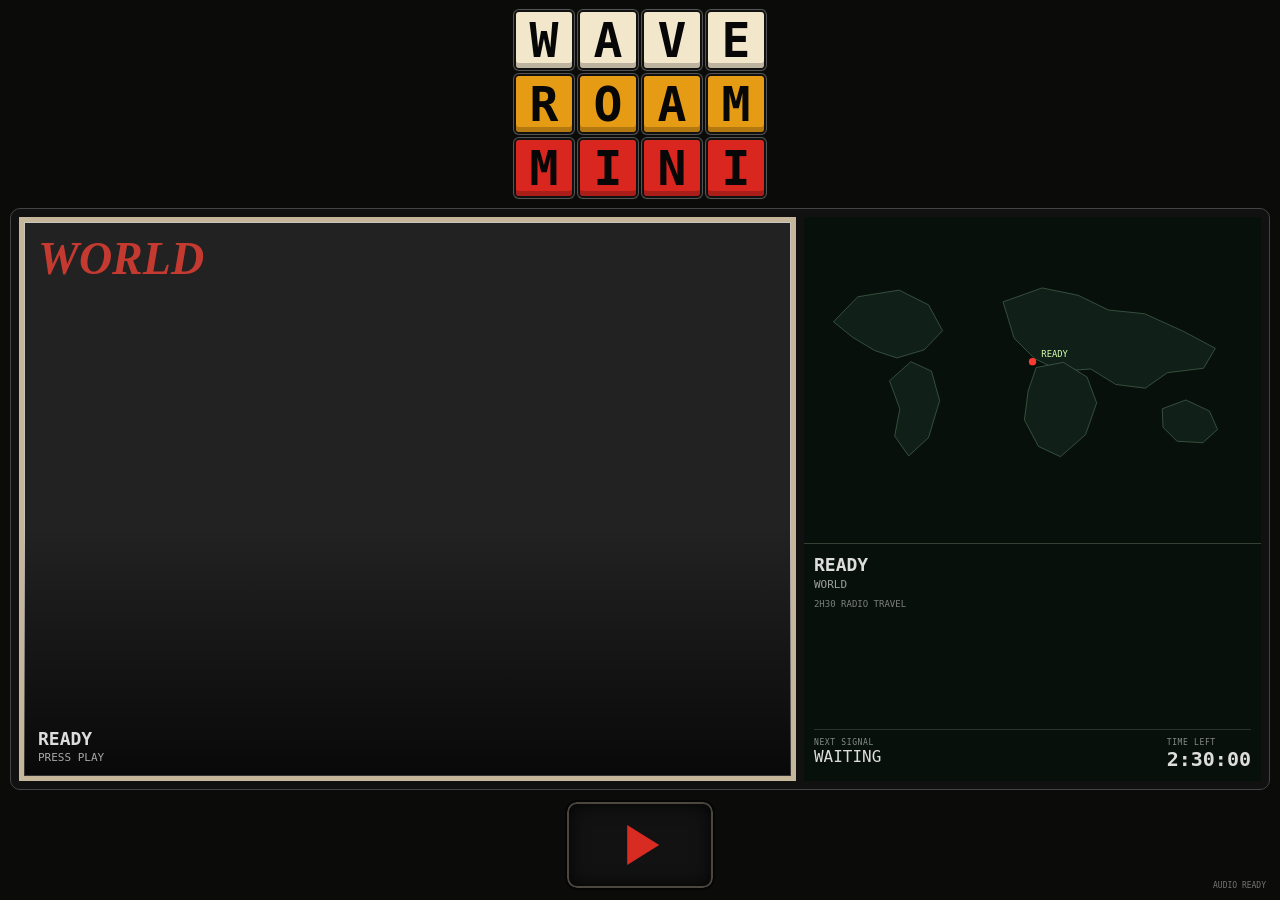
==== index.html @ 7e37bb85 "Build WAVE ROAM MINI first working version" ====
<!doctype html><html><head><meta charset="utf-8"><meta name="viewport" content="width=device-width,initial-scale=1,viewport-fit=cover"><title>WAVE ROAM MINI</title><style>html,body{margin:0;width:100%;height:100%;background:#050505;overflow:hidden}body{display:grid;place-items:center}.app{width:100vw;height:100dvh;background:#0b0b0a;color:#ddd;font-family:ui-monospace,SFMono-Regular,Menlo,Consolas,monospace;display:grid;grid-template-rows:auto 1fr auto;padding:10px;box-sizing:border-box}.logo{display:grid;grid-template-columns:repeat(4,1fr);gap:4px;max-width:260px;margin:0 auto 10px}.k{aspect-ratio:1;border-radius:5px;display:grid;place-items:center;font-weight:900;font-size:clamp(24px,7vw,48px);color:#070707;border:2px solid #111;box-shadow:inset 0 -5px rgba(0,0,0,.22),0 0 0 1px #555}.w{background:#f2e7cb}.r{background:#e59b14}.m{background:#d92720}.screen{display:grid;grid-template-columns:1.7fr 1fr;gap:8px;min-height:0;background:#111;padding:8px;border:1px solid #444;border-radius:10px}.post{position:relative;background:#222;overflow:hidden;border:5px solid #c7b79a}.post img{width:100%;height:100%;object-fit:cover;display:block;filter:saturate(.8) contrast(1.02) sepia(.12)}.post:after{content:"";position:absolute;inset:0;background:linear-gradient(transparent 55%,rgba(0,0,0,.75))}.city{position:absolute;left:14px;top:10px;z-index:2;color:#c53a30;font:italic 700 clamp(24px,4vw,46px) Georgia,serif}.meta{position:absolute;left:14px;bottom:12px;z-index:2}.station{font-weight:700;font-size:clamp(12px,1.8vw,18px)}.place{font-size:11px;opacity:.75;margin-top:2px}.side{background:#07100b;display:grid;grid-template-rows:58% 42%;min-height:0}.map{border-bottom:1px solid #334034}.map svg{width:100%;height:100%}.land{fill:#102018;stroke:#54735b;stroke-width:.8}.route{fill:none;stroke:#d9ffb0;stroke-width:1.6}.node{fill:#d9ffb0}.current{fill:#ff3a30}.label{fill:#d9ffb0;font:12px monospace}.info{padding:10px;display:flex;flex-direction:column;min-height:0}.name{font-weight:700;font-size:clamp(12px,1.6vw,18px);white-space:nowrap;overflow:hidden;text-overflow:ellipsis}.loc{font-size:11px;opacity:.7;margin-top:3px}.tags{font-size:9px;opacity:.55;margin-top:7px;line-height:1.35}.status{margin-top:auto;border-top:1px solid #283329;padding-top:8px;display:grid;grid-template-columns:1fr auto;gap:8px}.small{font-size:8px;opacity:.6;letter-spacing:.08em}.clock{font-weight:700;font-size:20px}.bottom{display:grid;place-items:center;padding-top:10px}.play{width:150px;height:90px;background:#121212;border:2px solid #050505;border-radius:12px;box-shadow:inset 0 0 0 2px #4b463e,inset 0 0 20px #000;position:relative}.play:before{content:"";position:absolute;left:50%;top:50%;transform:translate(-40%,-50%);border-top:20px solid transparent;border-bottom:20px solid transparent;border-left:32px solid #d82c22}.play.running:before{width:24px;height:34px;border:0;background:linear-gradient(90deg,#d82c22 0 38%,transparent 38% 62%,#d82c22 62%);transform:translate(-50%,-50%)}.state{position:absolute;right:14px;bottom:10px;font-size:8px;opacity:.5}@media(max-width:700px){.screen{grid-template-columns:1fr;grid-template-rows:60% 40%}.side{grid-template-columns:43% 57%;grid-template-rows:1fr}.map{border-bottom:0;border-right:1px solid #334034}}</style></head><body><div class="app"><div class="logo"><div class="k w">W</div><div class="k w">A</div><div class="k w">V</div><div class="k w">E</div><div class="k r">R</div><div class="k r">O</div><div class="k r">A</div><div class="k r">M</div><div class="k m">M</div><div class="k m">I</div><div class="k m">N</div><div class="k m">I</div></div><div class="screen"><div class="post"><img id="photo" alt=""><div class="city" id="city">WORLD</div><div class="meta"><div class="station" id="station">READY</div><div class="place" id="place">PRESS PLAY</div></div></div><div class="side"><div class="map"><svg viewBox="0 0 620 340"><path class="land" d="M40 91 L73 57 129 48 169 68 188 103 163 129 126 140 96 130 66 112Z"/><path class="land" d="M145 145 L173 158 184 198 169 248 142 273 123 246 130 209 116 171Z"/><path class="land" d="M270 64 L323 45 372 55 413 75 462 80 515 104 558 127 542 154 493 160 463 181 423 176 389 155 348 158 313 141 285 113Z"/><path class="land" d="M315 153 L352 146 384 166 397 201 382 244 348 274 318 260 299 224 304 185Z"/><path class="land" d="M486 209 L518 197 550 212 561 237 541 255 506 253 487 234Z"/><path class="route" id="route" d="M310 145"/><g id="nodes"></g><circle class="current" id="dot" cx="310" cy="145" r="5"/><text class="label" id="label" x="322" y="139">READY</text></svg></div><div class="info"><div class="name" id="name">READY</div><div class="loc" id="loc">WORLD</div><div class="tags" id="tags">2H30 RADIO TRAVEL</div><div class="status"><div><div class="small">NEXT SIGNAL</div><div id="next">WAITING</div></div><div><div class="small">TIME LEFT</div><div class="clock" id="clock">2:30:00</div></div></div></div></div></div><div class="bottom"><button class="play" id="play" aria-label="play"></button></div><div class="state" id="state">AUDIO READY</div></div><audio id="a" playsinline preload="none"></audio><audio id="b" playsinline preload="none"></audio><script>const TOTAL=150*60*1000;const FALLBACKS=[{name:'PICK POCKET RADIO',city:'BERLIN',country:'GERMANY',tags:'INDEPENDENT / CULTURE / RADIO',lat:52.52,lon:13.405,url:'https://radio.pickpocketradio.org/stream.mp3'},{name:'CASHMERE RADIO',city:'BERLIN',country:'GERMANY',tags:'EXPERIMENTAL / RADIO ART / COMMUNITY',lat:52.52,lon:13.405,url:'https://cashmereradio.out.airtime.pro/cashmereradio_b'}];const HOSTS=['https://de1.api.radio-browser.info','https://nl1.api.radio-browser.info','https://at1.api.radio-browser.info'];const TAGS=['experimental','sound art','ambient','freeform','community','electroacoustic','noise','drone','field recording','culture'];const A=document.getElementById('a'),B=document.getElementById('b'),play=document.getElementById('play');let active=A,standby=B,started=false,startedAt=0,nextStation=null,history=[],recent=new Set(),timer,clockTimer;const $=id=>document.getElementById(id);function setState(t){$('state').textContent=t}function fmt(ms){const s=Math.max(0,Math.floor(ms/1000));return `${Math.floor(s/3600)}:${String(Math.floor((s%3600)/60)).padStart(2,'0')}:${String(s%60).padStart(2,'0')}`}function tick(){const left=TOTAL-(Date.now()-startedAt);$('clock').textContent=fmt(left);if(left<=0)stop()}function xy(lat,lon){return [((+lon+180)/360)*620,((90-(+lat))/180)*340]}function draw(){if(!history.length)return;const pts=history.map(s=>xy(s.lat,s.lon));let d=`M${pts[0][0]} ${pts[0][1]}`;for(let i=1;i<pts.length;i++){const[x,y]=pts[i],[px,py]=pts[i-1];d+=` Q${(px+x)/2} ${Math.min(py,y)-18} ${x} ${y}`}$('route').setAttribute('d',d);$('nodes').innerHTML=pts.slice(0,-1).map(([x,y])=>`<circle class="node" cx="${x}" cy="${y}" r="3"/>`).join('');const[x,y]=pts.at(-1);$('dot').setAttribute('cx',x);$('dot').setAttribute('cy',y);$('label').setAttribute('x',Math.min(540,x+10));$('label').setAttribute('y',Math.max(16,y-8))}async function postcard(st){try{const q=encodeURIComponent((st.city||st.country||'world')+' city landmark architecture');const r=await fetch('https://commons.wikimedia.org/w/api.php?action=query&generator=search&gsrsearch='+q+'&gsrnamespace=6&gsrlimit=10&prop=imageinfo&iiprop=url&iiurlwidth=1200&format=json&origin=*');const j=await r.json();const p=Object.values(j.query?.pages||{}).find(p=>p.imageinfo?.[0]?.thumburl);if(p)$('photo').src=p.imageinfo[0].thumburl}catch(e){}}function show(st){$('name').textContent=(st.name||'UNKNOWN SIGNAL').toUpperCase();$('station').textContent=st.name||'UNKNOWN SIGNAL';$('city').textContent=st.city||st.country||'WORLD';$('place').textContent=((st.city||'')+' '+(st.country||'')).trim();$('loc').textContent=((st.city||'')+(st.city&&st.country?', ':'')+(st.country||'')).toUpperCase();$('tags').textContent=(st.tags||'LIVE RADIO').toUpperCase();$('label').textContent=(st.city||'SIGNAL').toUpperCase();history.push(st);if(history.length>12)history.shift();draw();postcard(st)}function delay(){return Math.random()<.14?90000+Math.random()*60000:210000+Math.random()*180000}function ready(el,url,timeout=9000){return new Promise(res=>{let done=false;const end=v=>{if(done)return;done=true;cleanup();res(v)},ok=()=>end(true),bad=()=>end(false),cleanup=()=>{el.removeEventListener('canplay',ok);el.removeEventListener('loadedmetadata',ok);el.removeEventListener('error',bad)};el.addEventListener('canplay',ok,{once:true});el.addEventListener('loadedmetadata',ok,{once:true});el.addEventListener('error',bad,{once:true});try{el.src=url;el.load()}catch(e){end(false);return}setTimeout(()=>end(false),timeout)})}async function candidates(){const tag=TAGS[Math.floor(Math.random()*TAGS.length)],qs=new URLSearchParams({tag,hidebroken:'true',order:'random',limit:'30'});for(const host of [...HOSTS].sort(()=>Math.random()-.5)){try{const r=await fetch(host+'/json/stations/search?'+qs,{cache:'no-store'});if(!r.ok)continue;const list=await r.json();return list.filter(s=>{const u=s.url_resolved||s.url||'';return u.startsWith('https://')&&s.geo_lat&&s.geo_long&&!recent.has(s.stationuuid)&&s.lastcheckok===1})}catch(e){}}return[]}async function prep(){nextStation=null;$('next').textContent='SCANNING';const list=await candidates();for(const s of list.slice(0,8)){const u=s.url_resolved||s.url;if(await ready(standby,u)){nextStation={name:s.name||'UNKNOWN RADIO',city:s.state||s.country||'',country:s.country||s.countrycode||'',tags:(s.tags||'LIVE RADIO').split(',').slice(0,3).join(' / '),lat:+s.geo_lat,lon:+s.geo_long,url:u,uuid:s.stationuuid};$('next').textContent=(nextStation.city||nextStation.country||'READY').toUpperCase();return}}nextStation={...FALLBACKS[1]};standby.src=nextStation.url;$('next').textContent='BERLIN'}function schedule(){clearTimeout(timer);timer=setTimeout(move,delay())}async function move(){if(Date.now()-startedAt>=TOTAL)return stop();if(!nextStation)await prep();try{await standby.play();active.pause();const old=active;active=standby;standby=old;if(nextStation.uuid)recent.add(nextStation.uuid);show(nextStation);setState('LIVE')}catch(e){setState('SIGNAL LOST')}nextStation=null;prep();schedule()}async function starter(){for(const st of FALLBACKS){active.src=st.url;try{await active.play();show(st);setState('LIVE');return true}catch(e){active.pause()}}return false}async function start(){if(started)return;setState('CONNECTING');const ok=await starter();if(!ok){setState('NO AUDIO — TAP AGAIN');return}started=true;startedAt=Date.now();play.classList.add('running');clockTimer=setInterval(tick,1000);tick();prep();schedule()}function stop(){clearTimeout(timer);clearInterval(clockTimer);A.pause();B.pause();started=false;play.classList.remove('running');$('clock').textContent='0:00:00';$('next').textContent='END';setState('TRIP COMPLETE')}play.onclick=start;</script></body></html>
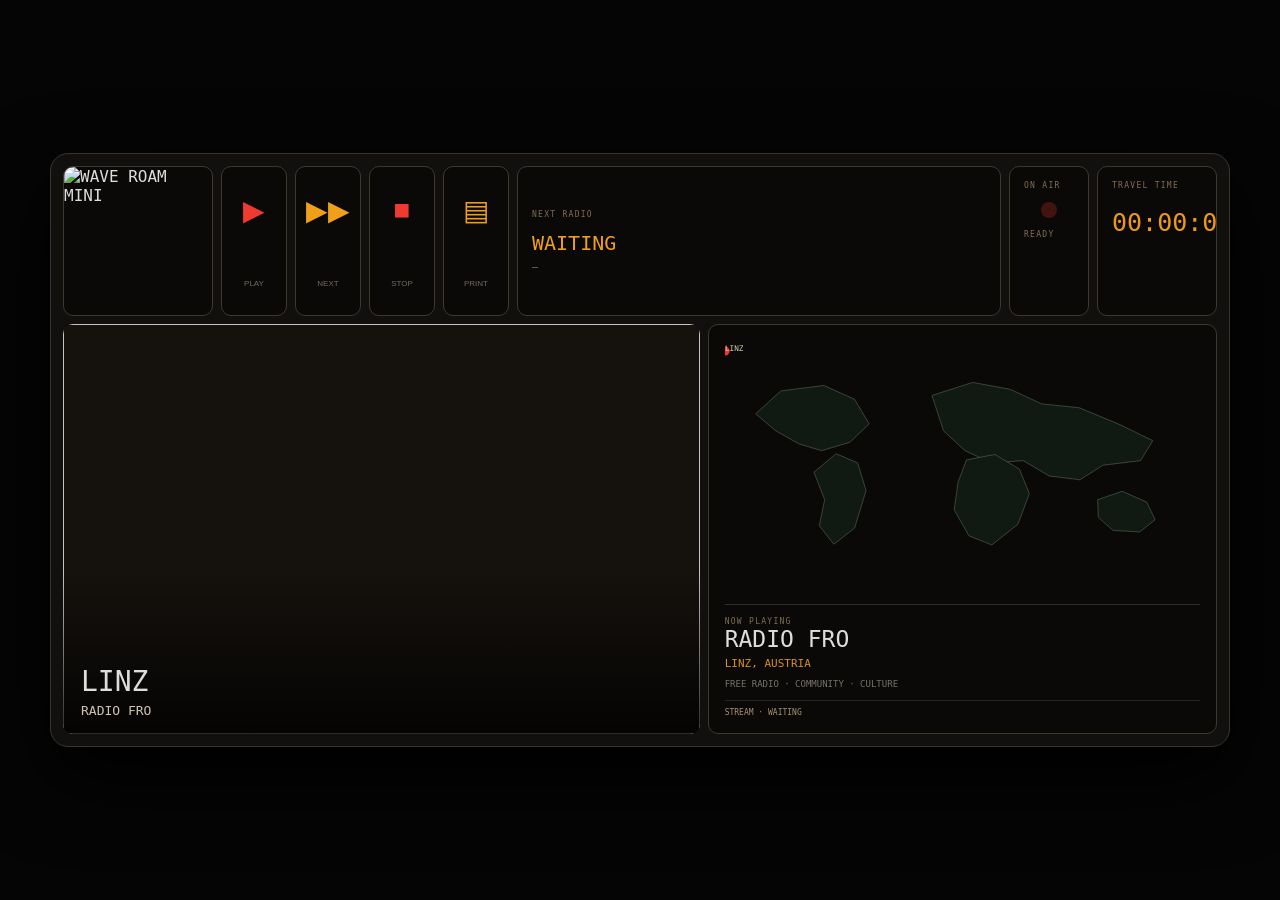
==== commit ebd851db: "Update WAVE ROAM MINI web app to current roaming build" ====
--- a/index.html
+++ b/index.html
@@ -1 +1,83 @@
-<!doctype html><html><head><meta charset="utf-8"><meta name="viewport" content="width=device-width,initial-scale=1,viewport-fit=cover"><title>WAVE ROAM MINI</title><style>html,body{margin:0;width:100%;height:100%;background:#050505;overflow:hidden}body{display:grid;place-items:center}.app{width:100vw;height:100dvh;background:#0b0b0a;color:#ddd;font-family:ui-monospace,SFMono-Regular,Menlo,Consolas,monospace;display:grid;grid-template-rows:auto 1fr auto;padding:10px;box-sizing:border-box}.logo{display:grid;grid-template-columns:repeat(4,1fr);gap:4px;max-width:260px;margin:0 auto 10px}.k{aspect-ratio:1;border-radius:5px;display:grid;place-items:center;font-weight:900;font-size:clamp(24px,7vw,48px);color:#070707;border:2px solid #111;box-shadow:inset 0 -5px rgba(0,0,0,.22),0 0 0 1px #555}.w{background:#f2e7cb}.r{background:#e59b14}.m{background:#d92720}.screen{display:grid;grid-template-columns:1.7fr 1fr;gap:8px;min-height:0;background:#111;padding:8px;border:1px solid #444;border-radius:10px}.post{position:relative;background:#222;overflow:hidden;border:5px solid #c7b79a}.post img{width:100%;height:100%;object-fit:cover;display:block;filter:saturate(.8) contrast(1.02) sepia(.12)}.post:after{content:"";position:absolute;inset:0;background:linear-gradient(transparent 55%,rgba(0,0,0,.75))}.city{position:absolute;left:14px;top:10px;z-index:2;color:#c53a30;font:italic 700 clamp(24px,4vw,46px) Georgia,serif}.meta{position:absolute;left:14px;bottom:12px;z-index:2}.station{font-weight:700;font-size:clamp(12px,1.8vw,18px)}.place{font-size:11px;opacity:.75;margin-top:2px}.side{background:#07100b;display:grid;grid-template-rows:58% 42%;min-height:0}.map{border-bottom:1px solid #334034}.map svg{width:100%;height:100%}.land{fill:#102018;stroke:#54735b;stroke-width:.8}.route{fill:none;stroke:#d9ffb0;stroke-width:1.6}.node{fill:#d9ffb0}.current{fill:#ff3a30}.label{fill:#d9ffb0;font:12px monospace}.info{padding:10px;display:flex;flex-direction:column;min-height:0}.name{font-weight:700;font-size:clamp(12px,1.6vw,18px);white-space:nowrap;overflow:hidden;text-overflow:ellipsis}.loc{font-size:11px;opacity:.7;margin-top:3px}.tags{font-size:9px;opacity:.55;margin-top:7px;line-height:1.35}.status{margin-top:auto;border-top:1px solid #283329;padding-top:8px;display:grid;grid-template-columns:1fr auto;gap:8px}.small{font-size:8px;opacity:.6;letter-spacing:.08em}.clock{font-weight:700;font-size:20px}.bottom{display:grid;place-items:center;padding-top:10px}.play{width:150px;height:90px;background:#121212;border:2px solid #050505;border-radius:12px;box-shadow:inset 0 0 0 2px #4b463e,inset 0 0 20px #000;position:relative}.play:before{content:"";position:absolute;left:50%;top:50%;transform:translate(-40%,-50%);border-top:20px solid transparent;border-bottom:20px solid transparent;border-left:32px solid #d82c22}.play.running:before{width:24px;height:34px;border:0;background:linear-gradient(90deg,#d82c22 0 38%,transparent 38% 62%,#d82c22 62%);transform:translate(-50%,-50%)}.state{position:absolute;right:14px;bottom:10px;font-size:8px;opacity:.5}@media(max-width:700px){.screen{grid-template-columns:1fr;grid-template-rows:60% 40%}.side{grid-template-columns:43% 57%;grid-template-rows:1fr}.map{border-bottom:0;border-right:1px solid #334034}}</style></head><body><div class="app"><div class="logo"><div class="k w">W</div><div class="k w">A</div><div class="k w">V</div><div class="k w">E</div><div class="k r">R</div><div class="k r">O</div><div class="k r">A</div><div class="k r">M</div><div class="k m">M</div><div class="k m">I</div><div class="k m">N</div><div class="k m">I</div></div><div class="screen"><div class="post"><img id="photo" alt=""><div class="city" id="city">WORLD</div><div class="meta"><div class="station" id="station">READY</div><div class="place" id="place">PRESS PLAY</div></div></div><div class="side"><div class="map"><svg viewBox="0 0 620 340"><path class="land" d="M40 91 L73 57 129 48 169 68 188 103 163 129 126 140 96 130 66 112Z"/><path class="land" d="M145 145 L173 158 184 198 169 248 142 273 123 246 130 209 116 171Z"/><path class="land" d="M270 64 L323 45 372 55 413 75 462 80 515 104 558 127 542 154 493 160 463 181 423 176 389 155 348 158 313 141 285 113Z"/><path class="land" d="M315 153 L352 146 384 166 397 201 382 244 348 274 318 260 299 224 304 185Z"/><path class="land" d="M486 209 L518 197 550 212 561 237 541 255 506 253 487 234Z"/><path class="route" id="route" d="M310 145"/><g id="nodes"></g><circle class="current" id="dot" cx="310" cy="145" r="5"/><text class="label" id="label" x="322" y="139">READY</text></svg></div><div class="info"><div class="name" id="name">READY</div><div class="loc" id="loc">WORLD</div><div class="tags" id="tags">2H30 RADIO TRAVEL</div><div class="status"><div><div class="small">NEXT SIGNAL</div><div id="next">WAITING</div></div><div><div class="small">TIME LEFT</div><div class="clock" id="clock">2:30:00</div></div></div></div></div></div><div class="bottom"><button class="play" id="play" aria-label="play"></button></div><div class="state" id="state">AUDIO READY</div></div><audio id="a" playsinline preload="none"></audio><audio id="b" playsinline preload="none"></audio><script>const TOTAL=150*60*1000;const FALLBACKS=[{name:'PICK POCKET RADIO',city:'BERLIN',country:'GERMANY',tags:'INDEPENDENT / CULTURE / RADIO',lat:52.52,lon:13.405,url:'https://radio.pickpocketradio.org/stream.mp3'},{name:'CASHMERE RADIO',city:'BERLIN',country:'GERMANY',tags:'EXPERIMENTAL / RADIO ART / COMMUNITY',lat:52.52,lon:13.405,url:'https://cashmereradio.out.airtime.pro/cashmereradio_b'}];const HOSTS=['https://de1.api.radio-browser.info','https://nl1.api.radio-browser.info','https://at1.api.radio-browser.info'];const TAGS=['experimental','sound art','ambient','freeform','community','electroacoustic','noise','drone','field recording','culture'];const A=document.getElementById('a'),B=document.getElementById('b'),play=document.getElementById('play');let active=A,standby=B,started=false,startedAt=0,nextStation=null,history=[],recent=new Set(),timer,clockTimer;const $=id=>document.getElementById(id);function setState(t){$('state').textContent=t}function fmt(ms){const s=Math.max(0,Math.floor(ms/1000));return `${Math.floor(s/3600)}:${String(Math.floor((s%3600)/60)).padStart(2,'0')}:${String(s%60).padStart(2,'0')}`}function tick(){const left=TOTAL-(Date.now()-startedAt);$('clock').textContent=fmt(left);if(left<=0)stop()}function xy(lat,lon){return [((+lon+180)/360)*620,((90-(+lat))/180)*340]}function draw(){if(!history.length)return;const pts=history.map(s=>xy(s.lat,s.lon));let d=`M${pts[0][0]} ${pts[0][1]}`;for(let i=1;i<pts.length;i++){const[x,y]=pts[i],[px,py]=pts[i-1];d+=` Q${(px+x)/2} ${Math.min(py,y)-18} ${x} ${y}`}$('route').setAttribute('d',d);$('nodes').innerHTML=pts.slice(0,-1).map(([x,y])=>`<circle class="node" cx="${x}" cy="${y}" r="3"/>`).join('');const[x,y]=pts.at(-1);$('dot').setAttribute('cx',x);$('dot').setAttribute('cy',y);$('label').setAttribute('x',Math.min(540,x+10));$('label').setAttribute('y',Math.max(16,y-8))}async function postcard(st){try{const q=encodeURIComponent((st.city||st.country||'world')+' city landmark architecture');const r=await fetch('https://commons.wikimedia.org/w/api.php?action=query&generator=search&gsrsearch='+q+'&gsrnamespace=6&gsrlimit=10&prop=imageinfo&iiprop=url&iiurlwidth=1200&format=json&origin=*');const j=await r.json();const p=Object.values(j.query?.pages||{}).find(p=>p.imageinfo?.[0]?.thumburl);if(p)$('photo').src=p.imageinfo[0].thumburl}catch(e){}}function show(st){$('name').textContent=(st.name||'UNKNOWN SIGNAL').toUpperCase();$('station').textContent=st.name||'UNKNOWN SIGNAL';$('city').textContent=st.city||st.country||'WORLD';$('place').textContent=((st.city||'')+' '+(st.country||'')).trim();$('loc').textContent=((st.city||'')+(st.city&&st.country?', ':'')+(st.country||'')).toUpperCase();$('tags').textContent=(st.tags||'LIVE RADIO').toUpperCase();$('label').textContent=(st.city||'SIGNAL').toUpperCase();history.push(st);if(history.length>12)history.shift();draw();postcard(st)}function delay(){return Math.random()<.14?90000+Math.random()*60000:210000+Math.random()*180000}function ready(el,url,timeout=9000){return new Promise(res=>{let done=false;const end=v=>{if(done)return;done=true;cleanup();res(v)},ok=()=>end(true),bad=()=>end(false),cleanup=()=>{el.removeEventListener('canplay',ok);el.removeEventListener('loadedmetadata',ok);el.removeEventListener('error',bad)};el.addEventListener('canplay',ok,{once:true});el.addEventListener('loadedmetadata',ok,{once:true});el.addEventListener('error',bad,{once:true});try{el.src=url;el.load()}catch(e){end(false);return}setTimeout(()=>end(false),timeout)})}async function candidates(){const tag=TAGS[Math.floor(Math.random()*TAGS.length)],qs=new URLSearchParams({tag,hidebroken:'true',order:'random',limit:'30'});for(const host of [...HOSTS].sort(()=>Math.random()-.5)){try{const r=await fetch(host+'/json/stations/search?'+qs,{cache:'no-store'});if(!r.ok)continue;const list=await r.json();return list.filter(s=>{const u=s.url_resolved||s.url||'';return u.startsWith('https://')&&s.geo_lat&&s.geo_long&&!recent.has(s.stationuuid)&&s.lastcheckok===1})}catch(e){}}return[]}async function prep(){nextStation=null;$('next').textContent='SCANNING';const list=await candidates();for(const s of list.slice(0,8)){const u=s.url_resolved||s.url;if(await ready(standby,u)){nextStation={name:s.name||'UNKNOWN RADIO',city:s.state||s.country||'',country:s.country||s.countrycode||'',tags:(s.tags||'LIVE RADIO').split(',').slice(0,3).join(' / '),lat:+s.geo_lat,lon:+s.geo_long,url:u,uuid:s.stationuuid};$('next').textContent=(nextStation.city||nextStation.country||'READY').toUpperCase();return}}nextStation={...FALLBACKS[1]};standby.src=nextStation.url;$('next').textContent='BERLIN'}function schedule(){clearTimeout(timer);timer=setTimeout(move,delay())}async function move(){if(Date.now()-startedAt>=TOTAL)return stop();if(!nextStation)await prep();try{await standby.play();active.pause();const old=active;active=standby;standby=old;if(nextStation.uuid)recent.add(nextStation.uuid);show(nextStation);setState('LIVE')}catch(e){setState('SIGNAL LOST')}nextStation=null;prep();schedule()}async function starter(){for(const st of FALLBACKS){active.src=st.url;try{await active.play();show(st);setState('LIVE');return true}catch(e){active.pause()}}return false}async function start(){if(started)return;setState('CONNECTING');const ok=await starter();if(!ok){setState('NO AUDIO — TAP AGAIN');return}started=true;startedAt=Date.now();play.classList.add('running');clockTimer=setInterval(tick,1000);tick();prep();schedule()}function stop(){clearTimeout(timer);clearInterval(clockTimer);A.pause();B.pause();started=false;play.classList.remove('running');$('clock').textContent='0:00:00';$('next').textContent='END';setState('TRIP COMPLETE')}play.onclick=start;</script></body></html>+<!doctype html>
+<html lang="en">
+<head>
+<meta charset="utf-8">
+<meta name="viewport" content="width=device-width,initial-scale=1,viewport-fit=cover">
+<title>WAVE ROAM MINI</title>
+<style>
+*{box-sizing:border-box}html,body{margin:0;background:#050505;color:#ddd;font-family:ui-monospace,SFMono-Regular,Menlo,monospace}
+body{min-height:100vh;display:grid;place-items:center}.machine{width:min(1180px,96vw);background:#11100e;border:1px solid #39342e;border-radius:18px;padding:12px;box-shadow:0 30px 80px #000}
+.top{display:grid;grid-template-columns:150px 66px 66px 66px 66px 1fr 80px 120px;gap:8px;height:150px}
+.panel,.btn,.screen{border:1px solid #40372d;background:#0b0907;border-radius:10px;overflow:hidden}.logo img{width:100%;height:100%;object-fit:cover}.btn{display:grid;place-items:center;font-size:28px;color:#ef3b2f}.btn small{display:block;font-size:8px;color:#726a60}.nextScreen{padding:14px;display:flex;flex-direction:column;justify-content:center}.cap{font-size:8px;letter-spacing:.16em;color:#806d55}.amber{color:#ef9f19}.ledbox,.timebox{padding:14px}.led{width:16px;height:16px;border-radius:50%;background:#42130f;margin:12px auto}.led.live{background:#ef352c;box-shadow:0 0 15px #ef352c}.time{font-size:25px;color:#ee9914;margin-top:18px}
+.main{display:grid;grid-template-columns:1.25fr 1fr;gap:8px;margin-top:8px;height:410px}.post{position:relative;background:#15110d;overflow:hidden;border-radius:10px}.post img{width:100%;height:100%;object-fit:cover;display:block;filter:saturate(.9) contrast(1.06)}.post:after{content:"";position:absolute;inset:0;background:linear-gradient(transparent 60%,rgba(0,0,0,.78))}
+.posttext{position:absolute;z-index:2;left:18px;bottom:16px}.postcity{font-size:28px}.poststation{font-size:13px;color:#cfc4b3;margin-top:5px}
+.info{padding:16px;display:grid;grid-template-rows:1fr auto}.map svg{width:100%;height:250px}.land{fill:#101a13;stroke:#566452;stroke-width:.8}.route{fill:none;stroke:#df9418;stroke-width:2}.node{fill:#d5cfbf}.current{fill:#ef352c}.maplabel{fill:#d5cfbf;font-size:10px}.now{border-top:1px solid #2f2c26;padding-top:12px}.station{font-size:23px}.place{font-size:11px;color:#d79019;margin-top:5px}.tags{font-size:9px;color:#77736a;line-height:1.4;margin-top:8px}.stream{display:block;color:#a79170;font-size:8px;text-decoration:none;white-space:nowrap;overflow:hidden;text-overflow:ellipsis;margin-top:9px;border-top:1px solid #29251f;padding-top:7px}
+@media(max-width:850px){.top{grid-template-columns:100px 50px 50px 50px 50px 1fr;height:100px}.ledbox,.timebox{display:none}.main{grid-template-columns:1fr;height:auto}.post{height:340px}.info{min-height:360px}}
+</style>
+</head>
+<body>
+<div class="machine">
+  <div class="top">
+    <div class="panel logo"><img src="https://github.com/user-attachments/assets/d6e95744-d539-4d27-a869-ff2a179b5f7b" alt="WAVE ROAM MINI"></div>
+    <button class="btn" id="play">▶<small>PLAY</small></button>
+    <button class="btn amber" id="next">▶▶<small>NEXT</small></button>
+    <button class="btn" id="stop">■<small>STOP</small></button>
+    <button class="btn amber" id="print">▤<small>PRINT</small></button>
+    <div class="screen nextScreen"><div class="cap">NEXT RADIO</div><div id="nextName" class="amber" style="font-size:20px;margin-top:12px">WAITING</div><div id="nextPlace" style="font-size:10px;margin-top:6px;color:#7c756b">—</div></div>
+    <div class="screen ledbox"><div class="cap">ON AIR</div><div id="led" class="led"></div><div id="state" class="cap">READY</div></div>
+    <div class="screen timebox"><div class="cap">TRAVEL TIME</div><div id="time" class="time">00:00:00</div></div>
+  </div>
+  <div class="main">
+    <div class="post"><img id="photo" alt=""><div class="posttext"><div id="postCity" class="postcity">LINZ</div><div id="postStation" class="poststation">RADIO FRO</div></div></div>
+    <div class="screen info">
+      <div class="map">
+        <svg viewBox="0 0 620 300">
+          <path class="land" d="M40 82L73 52 129 45 169 63 188 95 163 119 126 130 96 121 66 104Z"/>
+          <path class="land" d="M145 134L173 146 184 182 169 231 142 252 123 228 130 194 116 158Z"/>
+          <path class="land" d="M270 58L323 41 372 50 413 69 462 74 515 96 558 117 542 143 493 149 463 168 423 163 389 143 348 146 313 130 285 104Z"/>
+          <path class="land" d="M315 142L352 135 384 154 397 186 382 226 348 253 318 241 299 207 304 171Z"/>
+          <path class="land" d="M486 194L518 183 550 197 561 220 541 236 506 234 487 217Z"/>
+          <path id="route" class="route" d=""/>
+          <g id="nodes"></g><circle id="dot" class="current" r="6"/><text id="mapLabel" class="maplabel">LINZ</text>
+        </svg>
+      </div>
+      <div class="now">
+        <div class="cap">NOW PLAYING</div>
+        <div id="station" class="station">RADIO FRO</div>
+        <div id="place" class="place">LINZ, AUSTRIA</div>
+        <div id="tags" class="tags">FREE RADIO · COMMUNITY · CULTURE</div>
+        <a id="stream" class="stream" target="_blank">STREAM · WAITING</a>
+      </div>
+    </div>
+  </div>
+</div>
+<audio id="a" playsinline></audio><audio id="b" playsinline></audio>
+<script>
+const H=["https://de1.api.radio-browser.info","https://nl1.api.radio-browser.info","https://at1.api.radio-browser.info","https://fi1.api.radio-browser.info"];
+const T=["experimental","sound art","radio art","community radio","free radio","independent","freeform","electroacoustic","field recording","ambient","noise","drone","avant-garde","underground","culture","shortwave","electronic","sound collage","industrial","world music"];
+const PP={name:"PICK POCKET RADIO",city:"BERLIN",country:"GERMANY",tags:"INDEPENDENT · CULTURE · RADIO",url:"https://radio.pickpocketradio.org/stream.mp3",id:"PICK_POCKET_RADIO",lat:52.52,lon:13.405};
+const $=x=>document.getElementById(x),A=$("a"),B=$("b");let on=A,off=B,nxt=null,started=false,paused=false,start=0,pauseAt=0,pausedMs=0,count=0,pp=false,timer=null,history=[],log=[],photoToken=0;
+let mem=JSON.parse(localStorage.getItem("wrm100")||"[]");
+function state(t,live=false){$("state").textContent=t;$("led").classList.toggle("live",live)}
+function fmt(ms){let s=Math.max(0,Math.floor(ms/1000));return [Math.floor(s/3600),Math.floor(s/60)%60,s%60].map(x=>String(x).padStart(2,"0")).join(":")}
+setInterval(()=>{if(started)$("time").textContent=fmt((paused?pauseAt:Date.now())-start-pausedMs)},1000);
+function remember(id){if(!id)return;mem=mem.filter(x=>x!==id);mem.push(id);mem=mem.slice(-100);localStorage.setItem("wrm100",JSON.stringify(mem))}
+function xy(lat,lon){return [((Number(lon)+180)/360)*620,((90-Number(lat))/180)*300]}
+function draw(){let g=history.filter(s=>Number.isFinite(+s.lat)&&Number.isFinite(+s.lon));if(!g.length)return;let p=g.map(s=>xy(s.lat,s.lon)),d=`M${p[0][0]} ${p[0][1]}`;for(let i=1;i<p.length;i++){let[x,y]=p[i],[a,b]=p[i-1];d+=` Q${(a+x)/2} ${Math.min(b,y)-16} ${x} ${y}`}$("route").setAttribute("d",d);$("nodes").innerHTML=p.slice(0,-1).map(([x,y])=>`<circle class="node" cx="${x}" cy="${y}" r="3"/>`).join("");let[x,y]=p.at(-1);$("dot").setAttribute("cx",x);$("dot").setAttribute("cy",y);$("mapLabel").setAttribute("x",Math.min(550,x+10));$("mapLabel").setAttribute("y",Math.max(15,y-8));$("mapLabel").textContent=(g.at(-1).city||g.at(-1).country||"SIGNAL").toUpperCase()}
+async function postcard(s){let token=++photoToken,place=s.city||s.country||"world";$("photo").removeAttribute("src");let q=encodeURIComponent(place+" street life city panorama");try{let r=await fetch("https://commons.wikimedia.org/w/api.php?action=query&generator=search&gsrsearch="+q+"&gsrnamespace=6&gsrlimit=12&prop=imageinfo&iiprop=url|size&iiurlwidth=1400&format=json&origin=*",{cache:"no-store"}),j=await r.json();if(token!==photoToken)return;let a=Object.values(j.query?.pages||{}).flatMap(p=>{let i=p.imageinfo?.[0];if(!i?.thumburl)return[];let ratio=i.height?i.width/i.height:0;if(ratio<1.25)return[];let title=(p.title||"").toLowerCase(),score=(ratio>1.45&&ratio<2.5?6:2)+(i.width>1400?2:0)+(/street|square|market|city|panorama|people/.test(title)?3:0)-(/logo|map|flag|portrait|statue/.test(title)?8:0);return[{url:i.thumburl,title:p.title,score}]});a.sort((x,y)=>y.score-x.score);if(a[0]){$("photo").src=a[0].url;s.image=a[0].url;let e=log.at(-1);if(e)e.image=a[0].url}}catch(e){}}
+function show(s){let now=Date.now();if(log.length&&!log.at(-1).end){log.at(-1).end=now;log.at(-1).ms=now-log.at(-1).start}log.push({...s,start:now,end:null,ms:0});history.push({...s});if(history.length>18)history.shift();$("station").textContent=(s.name||"UNKNOWN").toUpperCase();$("place").textContent=([s.city,s.country].filter(Boolean).join(", ")||"WORLD").toUpperCase();$("tags").textContent=(s.tags||"LIVE RADIO").toUpperCase();$("postCity").textContent=(s.city||s.country||"WORLD").toUpperCase();$("postStation").textContent=(s.name||"UNKNOWN").toUpperCase();$("stream").href=s.url;$("stream").textContent="STREAM · "+s.url;draw();postcard(s)}
+async function api(path){for(const h of H){try{let r=await fetch(h+path,{cache:"no-store"});if(r.ok)return await r.json()}catch(e){}}return[]}
+async function fro(){let a=await api("/json/stations/search?name=Radio%20FRO&country=Austria&hidebroken=true&limit=20");let s=a.find(x=>(x.url_resolved||x.url||"").startsWith("https://")&&x.lastcheckok===1);return s&&{name:s.name||"RADIO FRO",city:"LINZ",country:"AUSTRIA",tags:(s.tags||"FREE RADIO,COMMUNITY,CULTURE").split(",").slice(0,4).join(" · "),url:s.url_resolved||s.url,id:s.stationuuid,lat:48.3069,lon:14.2858}}
+function ready(el,url){return new Promise(ok=>{let done=false,end=v=>{if(done)return;done=true;ok(v)},yes=()=>end(true),no=()=>end(false);el.oncanplay=yes;el.onloadedmetadata=yes;el.onerror=no;el.src=url;el.muted=true;el.load();setTimeout(()=>end(false),10000)})}
+async function find(){let tag=T[Math.floor(Math.random()*T.length)],a=await api("/json/stations/search?tag="+encodeURIComponent(tag)+"&hidebroken=true&order=random&limit=45");for(const s of a.sort(()=>Math.random()-.5)){let u=s.url_resolved||s.url||"",id=s.stationuuid||u;if(!u.startsWith("https://")||!s.lastcheckok||mem.includes(id)||!s.geo_lat||!s.geo_long)continue;if(/top 40|hits|chart|commercial|mainstream/i.test((s.name||"")+" "+(s.tags||"")))continue;return{name:s.name||"UNKNOWN RADIO",city:s.state||"",country:s.country||"",tags:(s.tags||"EXPERIMENTAL").split(",").slice(0,5).join(" · "),url:u,id,lat:+s.geo_lat,lon:+s.geo_long}}}
+async function prep(){nxt=null;$("nextName").textContent="SCANNING";$("nextPlace").textContent="NEW SIGNAL";let s=(count>=4&&!pp)?{...PP}:await find();if(!s)return setTimeout(prep,3500);if(await ready(off,s.url)){nxt=s;off._s=s;$("nextName").textContent=s.name.toUpperCase();$("nextPlace").textContent=([s.city,s.country].filter(Boolean).join(", ")||"READY").toUpperCase()}else setTimeout(prep,2500)}
+function schedule(){clearTimeout(timer);if(!started||paused)return;let ms=Math.random()<.1?180000+Math.random()*60000:300000+Math.random()*180000;timer=setTimeout(go,ms)}
+async function play(){if(started){if(!paused){on.pause();paused=true;pauseAt=Date.now();clearTimeout(timer);state("PAUSE")}else{try{await on.play();paused=false;pausedMs+=Date.now()-pauseAt;state("LIVE",true);schedule()}catch(e){state("TAP AGAIN")}}return}state("CONNECTING");let s=await fro();if(!s)return state("NO LINZ");on.src=s.url;on.muted=false;try{await on.play()}catch(e){return state("TAP AGAIN")}show(s);remember(s.id);started=true;start=Date.now();state("LIVE",true);prep();schedule()}
+async function go(){if(!started||paused)return;if(!nxt){await prep();if(!nxt)return}let s=off._s||nxt;state("LOAD");try{off.muted=false;await off.play();on.pause();[on,off]=[off,on];show(s);remember(s.id);if(s.id==="PICK_POCKET_RADIO")pp=true;else count++;nxt=null;state("LIVE",true);prep();schedule()}catch(e){state("SIGNAL LOST");nxt=null;prep();schedule()}}
+function stop(){clearTimeout(timer);A.pause();B.pause();started=false;paused=false;if(log.length&&!log.at(-1).end){log.at(-1).end=Date.now();log.at(-1).ms=log.at(-1).end-log.at(-1).start}state("STOPPED")}
+function report(){let list=log.map(e=>({...e,ms:e.end?e.ms:Date.now()-e.start}));let items=list.map((e,i)=>`<article><h2>${String(i+1).padStart(2,"0")} · ${e.name}</h2><p>${[e.city,e.country].filter(Boolean).join(", ")} · ${fmt(e.ms)}</p>${e.image?`<img src="${e.image}">`:""}<p>${e.tags||""}</p><a href="${e.url}">${e.url}</a></article>`).join("");let route=list.map(e=>e.city||e.country).join(" → ");return `<!doctype html><meta charset="utf-8"><title>WAVE ROAM JOURNEY</title><style>body{font:14px monospace;max-width:900px;margin:40px auto}img{width:100%;max-height:360px;object-fit:cover}article{border-top:1px solid #aaa;padding:20px 0}a{word-break:break-all}</style><h1>WAVE ROAM MINI — JOURNEY LOG</h1><p>${route}</p>${items}`}
+function printReport(){if(!log.length)return;let f=document.createElement("iframe");f.style="position:fixed;width:1px;height:1px;opacity:0";document.body.appendChild(f);let d=f.contentDocument;d.open();d.write(report());d.close();setTimeout(()=>{f.contentWindow.print()},900)}
+$("play").onclick=play;$("next").onclick=go;$("stop").onclick=stop;$("print").onclick=printReport;
+</script>
+</body>
+</html>
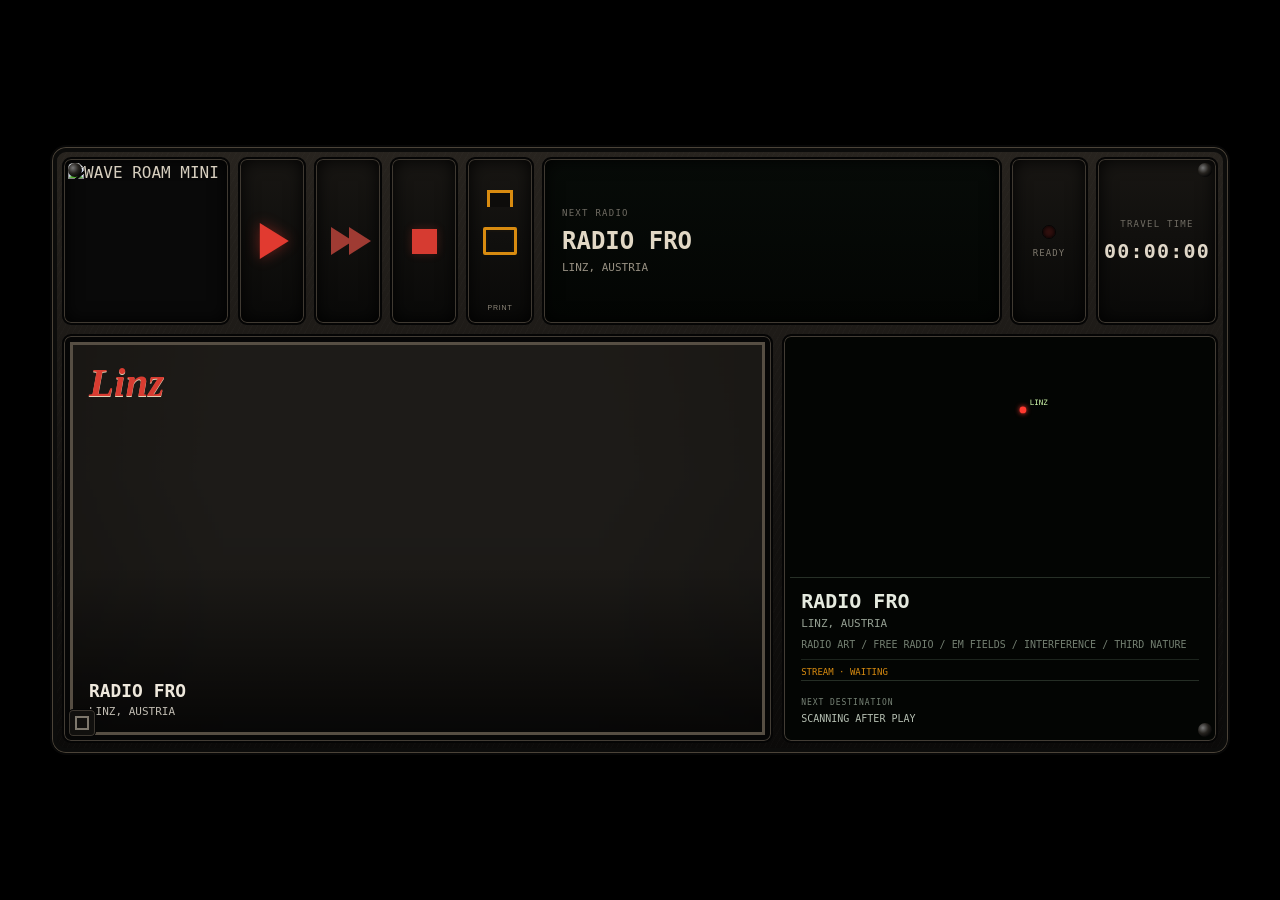
==== commit 1dace2b0: "Update WAVE ROAM MINI to v24 experimental human-landscape accurate-map build" ====
--- a/index.html
+++ b/index.html
@@ -1,83 +1,38 @@
 <!doctype html>
-<html lang="en">
+<html lang="fr">
 <head>
 <meta charset="utf-8">
 <meta name="viewport" content="width=device-width,initial-scale=1,viewport-fit=cover">
 <title>WAVE ROAM MINI</title>
-<style>
-*{box-sizing:border-box}html,body{margin:0;background:#050505;color:#ddd;font-family:ui-monospace,SFMono-Regular,Menlo,monospace}
-body{min-height:100vh;display:grid;place-items:center}.machine{width:min(1180px,96vw);background:#11100e;border:1px solid #39342e;border-radius:18px;padding:12px;box-shadow:0 30px 80px #000}
-.top{display:grid;grid-template-columns:150px 66px 66px 66px 66px 1fr 80px 120px;gap:8px;height:150px}
-.panel,.btn,.screen{border:1px solid #40372d;background:#0b0907;border-radius:10px;overflow:hidden}.logo img{width:100%;height:100%;object-fit:cover}.btn{display:grid;place-items:center;font-size:28px;color:#ef3b2f}.btn small{display:block;font-size:8px;color:#726a60}.nextScreen{padding:14px;display:flex;flex-direction:column;justify-content:center}.cap{font-size:8px;letter-spacing:.16em;color:#806d55}.amber{color:#ef9f19}.ledbox,.timebox{padding:14px}.led{width:16px;height:16px;border-radius:50%;background:#42130f;margin:12px auto}.led.live{background:#ef352c;box-shadow:0 0 15px #ef352c}.time{font-size:25px;color:#ee9914;margin-top:18px}
-.main{display:grid;grid-template-columns:1.25fr 1fr;gap:8px;margin-top:8px;height:410px}.post{position:relative;background:#15110d;overflow:hidden;border-radius:10px}.post img{width:100%;height:100%;object-fit:cover;display:block;filter:saturate(.9) contrast(1.06)}.post:after{content:"";position:absolute;inset:0;background:linear-gradient(transparent 60%,rgba(0,0,0,.78))}
-.posttext{position:absolute;z-index:2;left:18px;bottom:16px}.postcity{font-size:28px}.poststation{font-size:13px;color:#cfc4b3;margin-top:5px}
-.info{padding:16px;display:grid;grid-template-rows:1fr auto}.map svg{width:100%;height:250px}.land{fill:#101a13;stroke:#566452;stroke-width:.8}.route{fill:none;stroke:#df9418;stroke-width:2}.node{fill:#d5cfbf}.current{fill:#ef352c}.maplabel{fill:#d5cfbf;font-size:10px}.now{border-top:1px solid #2f2c26;padding-top:12px}.station{font-size:23px}.place{font-size:11px;color:#d79019;margin-top:5px}.tags{font-size:9px;color:#77736a;line-height:1.4;margin-top:8px}.stream{display:block;color:#a79170;font-size:8px;text-decoration:none;white-space:nowrap;overflow:hidden;text-overflow:ellipsis;margin-top:9px;border-top:1px solid #29251f;padding-top:7px}
-@media(max-width:850px){.top{grid-template-columns:100px 50px 50px 50px 50px 1fr;height:100px}.ledbox,.timebox{display:none}.main{grid-template-columns:1fr;height:auto}.post{height:340px}.info{min-height:360px}}
-</style>
+<link rel="stylesheet" href="wave-roam.css">
 </head>
 <body>
 <div class="machine">
-  <div class="top">
-    <div class="panel logo"><img src="https://github.com/user-attachments/assets/d6e95744-d539-4d27-a869-ff2a179b5f7b" alt="WAVE ROAM MINI"></div>
-    <button class="btn" id="play">▶<small>PLAY</small></button>
-    <button class="btn amber" id="next">▶▶<small>NEXT</small></button>
-    <button class="btn" id="stop">■<small>STOP</small></button>
-    <button class="btn amber" id="print">▤<small>PRINT</small></button>
-    <div class="screen nextScreen"><div class="cap">NEXT RADIO</div><div id="nextName" class="amber" style="font-size:20px;margin-top:12px">WAITING</div><div id="nextPlace" style="font-size:10px;margin-top:6px;color:#7c756b">—</div></div>
-    <div class="screen ledbox"><div class="cap">ON AIR</div><div id="led" class="led"></div><div id="state" class="cap">READY</div></div>
-    <div class="screen timebox"><div class="cap">TRAVEL TIME</div><div id="time" class="time">00:00:00</div></div>
-  </div>
-  <div class="main">
-    <div class="post"><img id="photo" alt=""><div class="posttext"><div id="postCity" class="postcity">LINZ</div><div id="postStation" class="poststation">RADIO FRO</div></div></div>
-    <div class="screen info">
-      <div class="map">
-        <svg viewBox="0 0 620 300">
-          <path class="land" d="M40 82L73 52 129 45 169 63 188 95 163 119 126 130 96 121 66 104Z"/>
-          <path class="land" d="M145 134L173 146 184 182 169 231 142 252 123 228 130 194 116 158Z"/>
-          <path class="land" d="M270 58L323 41 372 50 413 69 462 74 515 96 558 117 542 143 493 149 463 168 423 163 389 143 348 146 313 130 285 104Z"/>
-          <path class="land" d="M315 142L352 135 384 154 397 186 382 226 348 253 318 241 299 207 304 171Z"/>
-          <path class="land" d="M486 194L518 183 550 197 561 220 541 236 506 234 487 217Z"/>
-          <path id="route" class="route" d=""/>
-          <g id="nodes"></g><circle id="dot" class="current" r="6"/><text id="mapLabel" class="maplabel">LINZ</text>
-        </svg>
-      </div>
-      <div class="now">
-        <div class="cap">NOW PLAYING</div>
-        <div id="station" class="station">RADIO FRO</div>
-        <div id="place" class="place">LINZ, AUSTRIA</div>
-        <div id="tags" class="tags">FREE RADIO · COMMUNITY · CULTURE</div>
-        <a id="stream" class="stream" target="_blank">STREAM · WAITING</a>
+  <i class="screw s1"></i><i class="screw s2"></i><i class="screw s3"></i><i class="screw s4"></i>
+  <button id="fullscreenBtn" class="fullscreen" aria-label="Fullscreen"></button>
+  <div class="layout">
+    <div class="header">
+      <div class="logoBox"><img src="https://github.com/user-attachments/assets/d6e95744-d539-4d27-a869-ff2a179b5f7b" alt="WAVE ROAM MINI"></div>
+      <button id="playBtn" class="ctrl play" aria-label="Play"></button>
+      <button id="nextBtn" class="ctrl next" aria-label="Next station"></button>
+      <button id="stopBtn" class="ctrl stopbtn" aria-label="Stop journey"></button>
+      <button id="printBtn" class="ctrl printbtn" aria-label="Print journey"><span>PRINT</span></button>
+      <div class="screen"><small>NEXT RADIO</small><strong id="nextRadioName">RADIO FRO</strong><span id="nextRadioPlace">LINZ, AUSTRIA</span></div>
+      <div class="liveBox"><div id="liveLed" class="led"></div><div id="liveText" class="liveText">READY</div></div>
+      <div class="timeBox"><small>TRAVEL TIME</small><strong id="travelClock">00:00:00</strong></div>
+    </div>
+    <div class="lower">
+      <div class="frame"><div class="postcard"><img id="placeImage" alt=""><div class="city" id="postTitle">Linz</div><div class="postmeta"><div class="station" id="postStation">RADIO FRO</div><div class="place" id="postCity">LINZ, AUSTRIA</div></div></div></div>
+      <div class="frame side">
+        <div class="map"><svg viewBox="0 0 620 310" preserveAspectRatio="xMidYMid meet"><image href="https://upload.wikimedia.org/wikipedia/commons/9/9f/BlankMap-World-Equirectangular.svg" x="0" y="0" width="620" height="310" preserveAspectRatio="none" opacity="0.23"/><path class="route" id="routePath" d="M310 145"/><g id="nodes"></g><circle class="current" id="currentDot" cx="344" cy="82" r="5"/><text class="mapLabel" id="mapLabel" x="354" y="74">LINZ</text></svg></div>
+        <div class="info"><div class="name" id="stationName">RADIO FRO</div><div class="loc" id="location">LINZ, AUSTRIA</div><div class="tags" id="tags">RADIO ART / FREE RADIO / EM FIELDS / INTERFERENCE / THIRD NATURE</div><a class="streamlink" id="streamLink" target="_blank" rel="noopener">STREAM · WAITING</a><div class="nextline"><small>NEXT DESTINATION</small><div id="nextSignal">SCANNING AFTER PLAY</div></div></div>
       </div>
     </div>
   </div>
 </div>
-<audio id="a" playsinline></audio><audio id="b" playsinline></audio>
-<script>
-const H=["https://de1.api.radio-browser.info","https://nl1.api.radio-browser.info","https://at1.api.radio-browser.info","https://fi1.api.radio-browser.info"];
-const T=["experimental","sound art","radio art","community radio","free radio","independent","freeform","electroacoustic","field recording","ambient","noise","drone","avant-garde","underground","culture","shortwave","electronic","sound collage","industrial","world music"];
-const PP={name:"PICK POCKET RADIO",city:"BERLIN",country:"GERMANY",tags:"INDEPENDENT · CULTURE · RADIO",url:"https://radio.pickpocketradio.org/stream.mp3",id:"PICK_POCKET_RADIO",lat:52.52,lon:13.405};
-const $=x=>document.getElementById(x),A=$("a"),B=$("b");let on=A,off=B,nxt=null,started=false,paused=false,start=0,pauseAt=0,pausedMs=0,count=0,pp=false,timer=null,history=[],log=[],photoToken=0;
-let mem=JSON.parse(localStorage.getItem("wrm100")||"[]");
-function state(t,live=false){$("state").textContent=t;$("led").classList.toggle("live",live)}
-function fmt(ms){let s=Math.max(0,Math.floor(ms/1000));return [Math.floor(s/3600),Math.floor(s/60)%60,s%60].map(x=>String(x).padStart(2,"0")).join(":")}
-setInterval(()=>{if(started)$("time").textContent=fmt((paused?pauseAt:Date.now())-start-pausedMs)},1000);
-function remember(id){if(!id)return;mem=mem.filter(x=>x!==id);mem.push(id);mem=mem.slice(-100);localStorage.setItem("wrm100",JSON.stringify(mem))}
-function xy(lat,lon){return [((Number(lon)+180)/360)*620,((90-Number(lat))/180)*300]}
-function draw(){let g=history.filter(s=>Number.isFinite(+s.lat)&&Number.isFinite(+s.lon));if(!g.length)return;let p=g.map(s=>xy(s.lat,s.lon)),d=`M${p[0][0]} ${p[0][1]}`;for(let i=1;i<p.length;i++){let[x,y]=p[i],[a,b]=p[i-1];d+=` Q${(a+x)/2} ${Math.min(b,y)-16} ${x} ${y}`}$("route").setAttribute("d",d);$("nodes").innerHTML=p.slice(0,-1).map(([x,y])=>`<circle class="node" cx="${x}" cy="${y}" r="3"/>`).join("");let[x,y]=p.at(-1);$("dot").setAttribute("cx",x);$("dot").setAttribute("cy",y);$("mapLabel").setAttribute("x",Math.min(550,x+10));$("mapLabel").setAttribute("y",Math.max(15,y-8));$("mapLabel").textContent=(g.at(-1).city||g.at(-1).country||"SIGNAL").toUpperCase()}
-async function postcard(s){let token=++photoToken,place=s.city||s.country||"world";$("photo").removeAttribute("src");let q=encodeURIComponent(place+" street life city panorama");try{let r=await fetch("https://commons.wikimedia.org/w/api.php?action=query&generator=search&gsrsearch="+q+"&gsrnamespace=6&gsrlimit=12&prop=imageinfo&iiprop=url|size&iiurlwidth=1400&format=json&origin=*",{cache:"no-store"}),j=await r.json();if(token!==photoToken)return;let a=Object.values(j.query?.pages||{}).flatMap(p=>{let i=p.imageinfo?.[0];if(!i?.thumburl)return[];let ratio=i.height?i.width/i.height:0;if(ratio<1.25)return[];let title=(p.title||"").toLowerCase(),score=(ratio>1.45&&ratio<2.5?6:2)+(i.width>1400?2:0)+(/street|square|market|city|panorama|people/.test(title)?3:0)-(/logo|map|flag|portrait|statue/.test(title)?8:0);return[{url:i.thumburl,title:p.title,score}]});a.sort((x,y)=>y.score-x.score);if(a[0]){$("photo").src=a[0].url;s.image=a[0].url;let e=log.at(-1);if(e)e.image=a[0].url}}catch(e){}}
-function show(s){let now=Date.now();if(log.length&&!log.at(-1).end){log.at(-1).end=now;log.at(-1).ms=now-log.at(-1).start}log.push({...s,start:now,end:null,ms:0});history.push({...s});if(history.length>18)history.shift();$("station").textContent=(s.name||"UNKNOWN").toUpperCase();$("place").textContent=([s.city,s.country].filter(Boolean).join(", ")||"WORLD").toUpperCase();$("tags").textContent=(s.tags||"LIVE RADIO").toUpperCase();$("postCity").textContent=(s.city||s.country||"WORLD").toUpperCase();$("postStation").textContent=(s.name||"UNKNOWN").toUpperCase();$("stream").href=s.url;$("stream").textContent="STREAM · "+s.url;draw();postcard(s)}
-async function api(path){for(const h of H){try{let r=await fetch(h+path,{cache:"no-store"});if(r.ok)return await r.json()}catch(e){}}return[]}
-async function fro(){let a=await api("/json/stations/search?name=Radio%20FRO&country=Austria&hidebroken=true&limit=20");let s=a.find(x=>(x.url_resolved||x.url||"").startsWith("https://")&&x.lastcheckok===1);return s&&{name:s.name||"RADIO FRO",city:"LINZ",country:"AUSTRIA",tags:(s.tags||"FREE RADIO,COMMUNITY,CULTURE").split(",").slice(0,4).join(" · "),url:s.url_resolved||s.url,id:s.stationuuid,lat:48.3069,lon:14.2858}}
-function ready(el,url){return new Promise(ok=>{let done=false,end=v=>{if(done)return;done=true;ok(v)},yes=()=>end(true),no=()=>end(false);el.oncanplay=yes;el.onloadedmetadata=yes;el.onerror=no;el.src=url;el.muted=true;el.load();setTimeout(()=>end(false),10000)})}
-async function find(){let tag=T[Math.floor(Math.random()*T.length)],a=await api("/json/stations/search?tag="+encodeURIComponent(tag)+"&hidebroken=true&order=random&limit=45");for(const s of a.sort(()=>Math.random()-.5)){let u=s.url_resolved||s.url||"",id=s.stationuuid||u;if(!u.startsWith("https://")||!s.lastcheckok||mem.includes(id)||!s.geo_lat||!s.geo_long)continue;if(/top 40|hits|chart|commercial|mainstream/i.test((s.name||"")+" "+(s.tags||"")))continue;return{name:s.name||"UNKNOWN RADIO",city:s.state||"",country:s.country||"",tags:(s.tags||"EXPERIMENTAL").split(",").slice(0,5).join(" · "),url:u,id,lat:+s.geo_lat,lon:+s.geo_long}}}
-async function prep(){nxt=null;$("nextName").textContent="SCANNING";$("nextPlace").textContent="NEW SIGNAL";let s=(count>=4&&!pp)?{...PP}:await find();if(!s)return setTimeout(prep,3500);if(await ready(off,s.url)){nxt=s;off._s=s;$("nextName").textContent=s.name.toUpperCase();$("nextPlace").textContent=([s.city,s.country].filter(Boolean).join(", ")||"READY").toUpperCase()}else setTimeout(prep,2500)}
-function schedule(){clearTimeout(timer);if(!started||paused)return;let ms=Math.random()<.1?180000+Math.random()*60000:300000+Math.random()*180000;timer=setTimeout(go,ms)}
-async function play(){if(started){if(!paused){on.pause();paused=true;pauseAt=Date.now();clearTimeout(timer);state("PAUSE")}else{try{await on.play();paused=false;pausedMs+=Date.now()-pauseAt;state("LIVE",true);schedule()}catch(e){state("TAP AGAIN")}}return}state("CONNECTING");let s=await fro();if(!s)return state("NO LINZ");on.src=s.url;on.muted=false;try{await on.play()}catch(e){return state("TAP AGAIN")}show(s);remember(s.id);started=true;start=Date.now();state("LIVE",true);prep();schedule()}
-async function go(){if(!started||paused)return;if(!nxt){await prep();if(!nxt)return}let s=off._s||nxt;state("LOAD");try{off.muted=false;await off.play();on.pause();[on,off]=[off,on];show(s);remember(s.id);if(s.id==="PICK_POCKET_RADIO")pp=true;else count++;nxt=null;state("LIVE",true);prep();schedule()}catch(e){state("SIGNAL LOST");nxt=null;prep();schedule()}}
-function stop(){clearTimeout(timer);A.pause();B.pause();started=false;paused=false;if(log.length&&!log.at(-1).end){log.at(-1).end=Date.now();log.at(-1).ms=log.at(-1).end-log.at(-1).start}state("STOPPED")}
-function report(){let list=log.map(e=>({...e,ms:e.end?e.ms:Date.now()-e.start}));let items=list.map((e,i)=>`<article><h2>${String(i+1).padStart(2,"0")} · ${e.name}</h2><p>${[e.city,e.country].filter(Boolean).join(", ")} · ${fmt(e.ms)}</p>${e.image?`<img src="${e.image}">`:""}<p>${e.tags||""}</p><a href="${e.url}">${e.url}</a></article>`).join("");let route=list.map(e=>e.city||e.country).join(" → ");return `<!doctype html><meta charset="utf-8"><title>WAVE ROAM JOURNEY</title><style>body{font:14px monospace;max-width:900px;margin:40px auto}img{width:100%;max-height:360px;object-fit:cover}article{border-top:1px solid #aaa;padding:20px 0}a{word-break:break-all}</style><h1>WAVE ROAM MINI — JOURNEY LOG</h1><p>${route}</p>${items}`}
-function printReport(){if(!log.length)return;let f=document.createElement("iframe");f.style="position:fixed;width:1px;height:1px;opacity:0";document.body.appendChild(f);let d=f.contentDocument;d.open();d.write(report());d.close();setTimeout(()=>{f.contentWindow.print()},900)}
-$("play").onclick=play;$("next").onclick=go;$("stop").onclick=stop;$("print").onclick=printReport;
-</script>
+<audio id="audioA" playsinline preload="none"></audio><audio id="audioB" playsinline preload="none"></audio>
+<script src="wave-roam-core.js"></script>
+<script src="wave-roam-media.js"></script>
+<script src="wave-roam-travel.js"></script>
 </body>
 </html>
--- a/wave-roam.css
+++ b/wave-roam.css
@@ -0,0 +1,38 @@
+:root{
+  --bg:#020202; --metal:#171512; --edge:#403a32;
+  --cream:#e7dfce; --amber:#d88b10; --red:#e13a30; --green:#d5ffaf;
+}
+*{box-sizing:border-box}
+html,body{margin:0;width:100%;height:100%;background:#000;color:#d7cfbf;font-family:ui-monospace,SFMono-Regular,Menlo,Consolas,monospace;overflow:hidden}
+body{display:grid;place-items:center;padding:12px}
+
+.machine{
+  width:min(1180px,96vw);
+  height:min(610px,88vh);
+  position:relative;
+  padding:10px;
+  border:2px solid #070707;
+  border-radius:16px;
+  background:
+    repeating-linear-gradient(118deg,rgba(255,255,255,.012) 0 1px,transparent 1px 5px),
+    linear-gradient(180deg,#28241f,#151311 58%,#0b0a09);
+  box-shadow:0 26px 80px #000,inset 0 0 0 1px #4b4338,inset 0 0 0 5px #0c0c0b;
+}
+.screw{position:absolute;width:14px;height:14px;border-radius:50%;background:radial-gradient(circle at 35% 35%,#777,#26231f 42%,#050505 75%);z-index:5}
+.s1{left:16px;top:16px}.s2{right:16px;top:16px}.s3{left:16px;bottom:16px}.s4{right:16px;bottom:16px}
+
+.layout{height:100%;display:grid;grid-template-rows:168px 1fr;gap:9px;min-height:0}
+.header{min-height:0;display:grid;grid-template-columns:168px 68px 68px 68px 68px minmax(210px,1fr) 78px 122px;gap:8px}
+.logoBox,.ctrl,.screen,.liveBox,.timeBox{min-height:0;border:2px solid #050505;border-radius:9px;background:linear-gradient(#181613,#090908);box-shadow:inset 0 0 0 1px #403a32,inset 0 0 18px #000;overflow:hidden}
+.logoBox{padding:4px;background:#090909}.logoBox img{width:100%;height:100%;object-fit:cover;display:block;border-radius:5px}
+.ctrl{position:relative;cursor:pointer}.ctrl:active{transform:translateY(1px)}
+.play:before{content:"";position:absolute;left:50%;top:50%;transform:translate(-42%,-50%);width:0;height:0;border-top:18px solid transparent;border-bottom:18px solid transparent;border-left:29px solid var(--red);filter:drop-shadow(0 0 7px rgba(255,60,48,.38))}.play.running:before{width:20px;height:30px;border:0;background:linear-gradient(90deg,var(--red) 0 38%,transparent 38% 62%,var(--red) 62% 100%);transform:translate(-50%,-50%)}
+.stopbtn,.printbtn{display:grid;place-items:center;padding:0}.stopbtn:before{content:"";width:25px;height:25px;background:#d63b31;box-shadow:0 0 8px rgba(214,59,49,.25)}.printbtn:before{content:"";width:28px;height:22px;border:3px solid #d88b10;border-radius:2px;box-shadow:inset 0 0 0 2px #15120d}.printbtn:after{content:"";position:absolute;width:20px;height:14px;border:3px solid #d88b10;border-bottom:0;top:31px;background:#0d0c0a}.printbtn span{position:absolute;bottom:12px;font-size:7px;letter-spacing:.12em;color:#8f887b}
+.next:before,.next:after{content:"";position:absolute;top:50%;width:0;height:0;border-top:14px solid transparent;border-bottom:14px solid transparent;border-left:22px solid #9f3b33;transform:translateY(-50%)}.next:before{left:15px}.next:after{left:33px}
+.screen{padding:15px 18px;display:flex;flex-direction:column;justify-content:center;background:linear-gradient(180deg,#070b08,#030503)}.screen small,.timeBox small{font-size:9px;letter-spacing:.14em;color:#706c63}.screen strong{margin-top:9px;font-size:clamp(15px,2vw,24px);color:#e2d8c5;white-space:nowrap;overflow:hidden;text-overflow:ellipsis}.screen span{margin-top:6px;font-size:11px;color:#979082;white-space:nowrap;overflow:hidden;text-overflow:ellipsis}
+.liveBox{display:flex;flex-direction:column;align-items:center;justify-content:center;gap:9px}.led{width:14px;height:14px;border-radius:50%;background:#31100e;border:1px solid #050505;box-shadow:inset 0 0 4px #000}.led.loading{background:#d88b10;animation:blink .58s steps(1,end) infinite;box-shadow:0 0 8px rgba(216,139,16,.65)}.led.ok{background:#ff3b30;box-shadow:0 0 8px #ff3b30,0 0 18px rgba(255,59,48,.58),inset 0 0 3px #ffd0ca}.led.err{background:#5b1e18}@keyframes blink{50%{opacity:.12}}.liveText{font-size:9px;letter-spacing:.12em;color:#7e786d}
+.timeBox{display:flex;flex-direction:column;align-items:center;justify-content:center}.timeBox strong{margin-top:10px;font-size:20px;letter-spacing:.06em;color:#e0d7c8}
+.lower{display:grid;grid-template-columns:minmax(0,1.55fr) minmax(310px,.95fr);gap:9px;min-height:0}.frame{min-height:0;background:#060606;border:2px solid #050505;border-radius:9px;padding:6px;box-shadow:inset 0 0 0 1px #433d35;overflow:hidden}.postcard{width:100%;height:100%;position:relative;overflow:hidden;background:#1d1b18;border:3px solid #564e43}.postcard img{width:100%;height:100%;object-fit:cover;object-position:center;display:block;transform:scale(1.04);filter:saturate(.92) contrast(1.08) brightness(.94) sepia(.06);transition:opacity .35s ease}.postcard:before{content:"";position:absolute;inset:0;z-index:1;pointer-events:none;background:linear-gradient(90deg,rgba(20,8,0,.16),transparent 22%,transparent 76%,rgba(20,8,0,.13)),linear-gradient(180deg,rgba(255,190,100,.06),transparent 34%,rgba(0,0,0,.12));mix-blend-mode:multiply}.postcard:after{content:"";position:absolute;inset:0;background:linear-gradient(transparent 57%,rgba(0,0,0,.72));pointer-events:none}.city{position:absolute;left:16px;top:13px;z-index:2;color:#d83c31;font:italic 700 clamp(24px,3.2vw,46px) Georgia,serif;text-shadow:0 1px #e0d0b5}.postmeta{position:absolute;left:16px;bottom:14px;z-index:2;color:#eee8dc}.postmeta .station{font-size:clamp(13px,1.4vw,18px);font-weight:700}.postmeta .place{margin-top:4px;font-size:11px;opacity:.8}
+.side{display:grid;grid-template-rows:60% 40%;min-height:0;background:#030503}.map{min-height:0;border-bottom:1px solid #273027}.map svg{width:100%;height:100%;display:block}.land{fill:#0b1510;stroke:#5a725f;stroke-width:.8}.route{fill:none;stroke:var(--green);stroke-width:1.4;opacity:.9}.node{fill:var(--green)}.current{fill:#ff3a30;filter:drop-shadow(0 0 4px #ff3a30)}.mapLabel{fill:var(--green);font:11px ui-monospace,monospace}.info{min-height:0;padding:11px;display:flex;flex-direction:column;overflow:hidden}.name{font:700 clamp(14px,1.6vw,20px) ui-monospace,monospace;color:#e5eadf;white-space:nowrap;overflow:hidden;text-overflow:ellipsis}.loc{margin-top:4px;font-size:11px;color:#95a093}.tags{margin-top:8px;font-size:10px;line-height:1.35;color:#737f71;max-height:2.8em;overflow:hidden}.streamlink{display:block;margin-top:8px;color:#d88b10;font:9px/1.2 ui-monospace,monospace;text-decoration:none;white-space:nowrap;overflow:hidden;text-overflow:ellipsis;border-top:1px solid #1c241d;padding-top:7px}.streamlink:hover{color:#f0a51d}.nextline{margin-top:auto;padding-top:9px;border-top:1px solid #252e25}.nextline small{font-size:8px;letter-spacing:.12em;color:#788477}.nextline div{margin-top:4px;font-size:10px;color:#b4beb1;white-space:nowrap;overflow:hidden;text-overflow:ellipsis}
+.fullscreen{position:absolute;left:16px;bottom:16px;z-index:7;width:28px;height:28px;border:1px solid #050505;border-radius:5px;background:#11100e;box-shadow:inset 0 0 0 1px #3c3730;cursor:pointer}.fullscreen:before,.fullscreen:after{content:"";position:absolute;inset:6px;border-color:#7d776c;border-style:solid}.fullscreen:before{border-width:2px 0 0 2px}.fullscreen:after{border-width:0 2px 2px 0}body.fullscreen-mode{padding:0}body.fullscreen-mode .machine{width:min(1180px,94vw);height:min(610px,88vh)}
+@media(max-width:860px){body{padding:0}.machine{width:97vw;height:96dvh;padding:7px}.layout{grid-template-rows:116px 1fr}.header{grid-template-columns:116px 50px 50px 50px 50px minmax(120px,1fr) 58px 86px;gap:5px}.screen{padding:8px 10px}.screen strong{font-size:14px}.timeBox strong{font-size:13px}.lower{grid-template-columns:1fr;grid-template-rows:58% 42%}.side{grid-template-columns:42% 58%;grid-template-rows:1fr}.map{border-bottom:0;border-right:1px solid #273027}}
